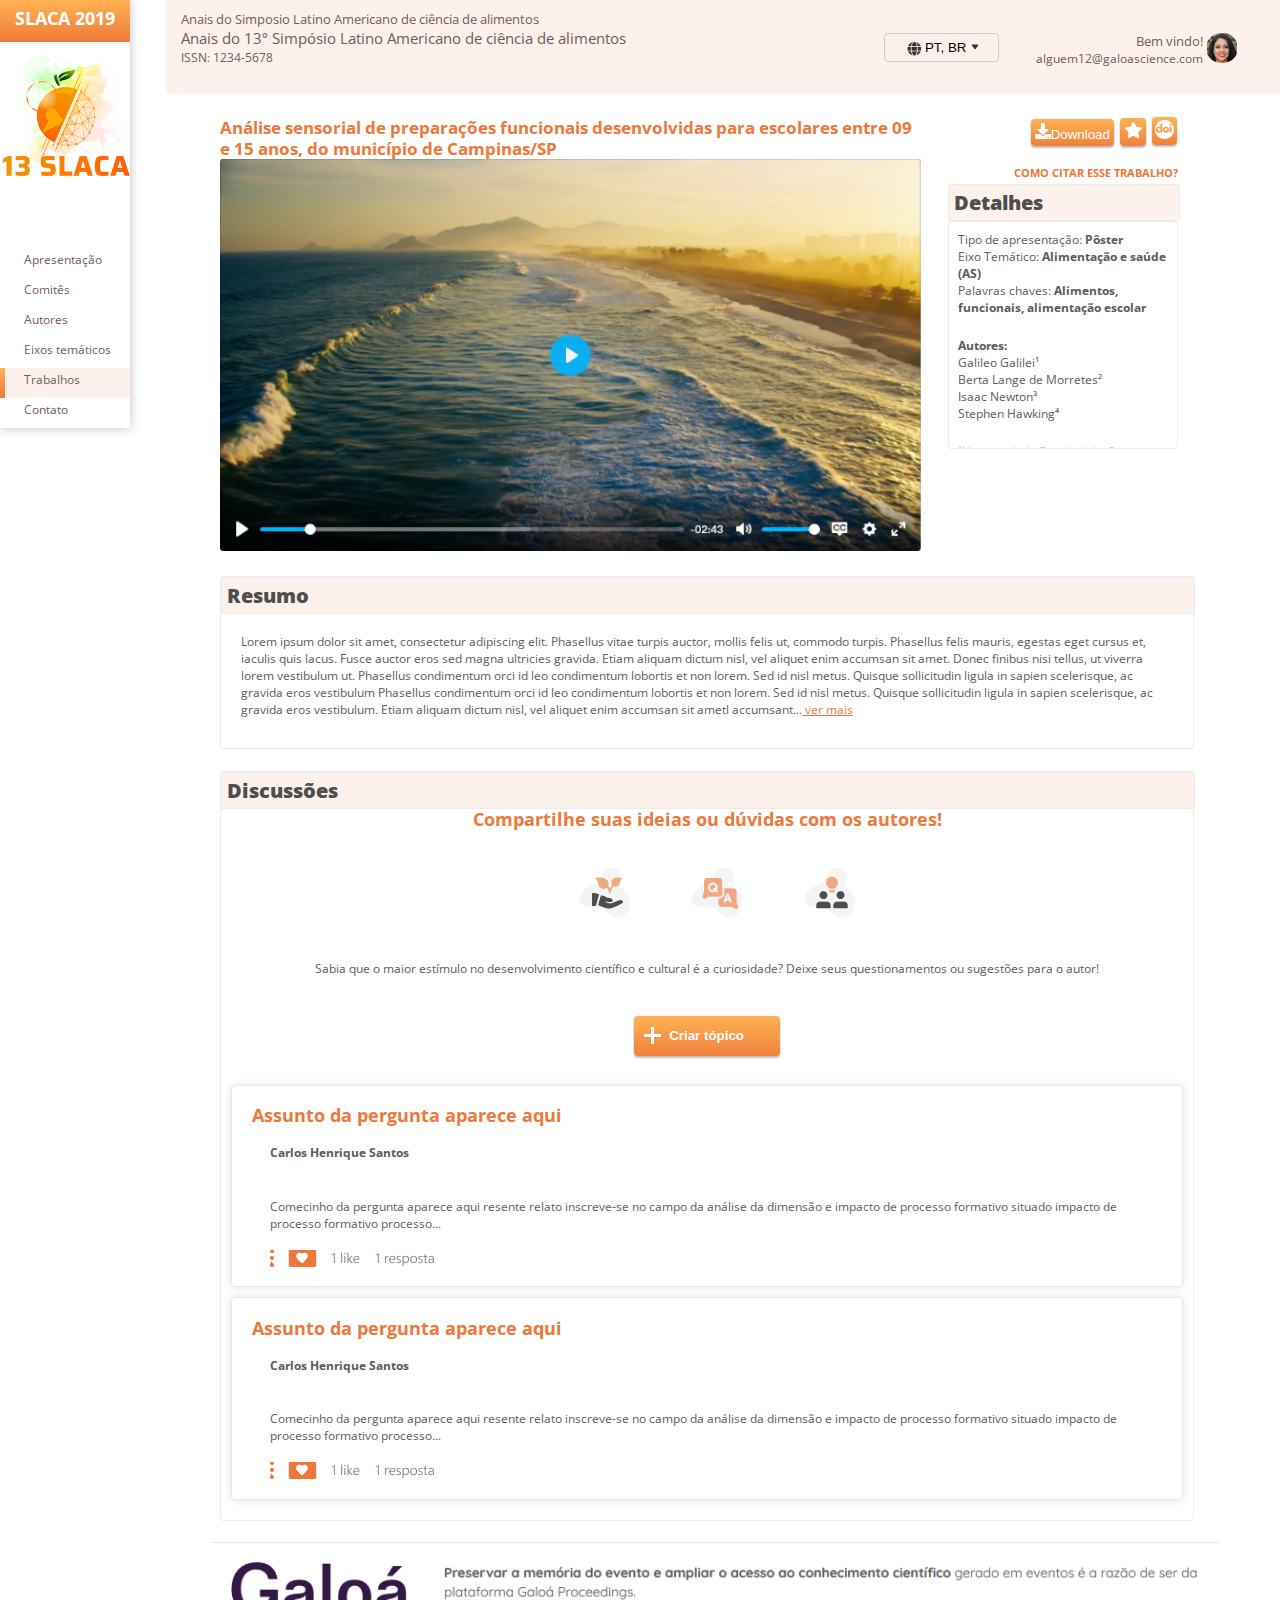
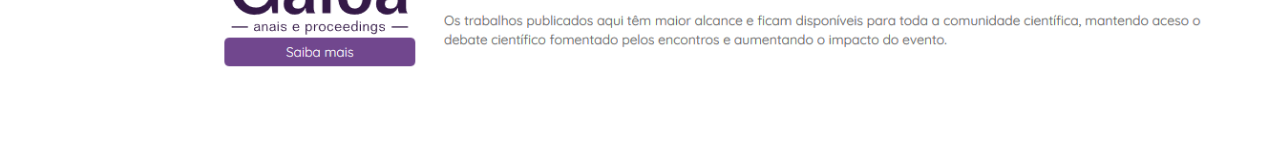
==== index.html @ 765ec2a8 "Adicionando no fim" ====
<!DOCTYPE html>
<html>
<head>

	<meta charset="utf-8">

	<title>2Esse ss</title>

	<meta name="viewport" content="width:device-width, initial-scale=1">
	
	<link rel="stylesheet" type="text/css" href="css/style.css">

</head>

<body>

	<div id="container">

		<div id="principal">

			<div id="header"> <!---Início cabecalho--->
				
				<div id="title">
					<h3>Anais do Simposio Latino Americano de ciência de alimentos</h3>
					<h1>Anais do 13º Simpósio Latino Americano de ciência de alimentos</h1>
					<p>ISSN: 1234-5678</p>
				</div>

				<div id="lang">
					<button name="Idioma" class="dropdown">

						<img src="images/language-image.png" id="world">

						<p>PT, BR</p>

						<img src="images/dropdown.svg" id="arrow">

						<div class="dropdown-content">
							ENG, UK
						</div>
					</button>
				</div>

				<div class="login">
					<img src="images/user.png">	
					<h3>Bem vindo!</h3>
					<p>alguem12@galoascience.com</p>	
				</div>

			</div><!---Fim cabecalho--->


			<div id="content"><!---Início conteudo--->
				
				<div id="part-video"><!---Início part-video--->

					<div id="fake-video"><!---Início fake-video--->
						<h5>
							Análise sensorial de preparações funcionais desenvolvidas para escolares entre 09 e 15 anos, do município de Campinas/SP 
						</h5>

						<img src="images/video.png" class="video">
					</div><!---Fim fake-video--->

					<div id="details"><!---Início details--->
						<div id="details-button"><!---Início details button--->

							<button name="download" id="download"> <img src="images/download.png">Download</button>

							<button name="favorito" id="favorite-button"><img src="images/star.png"></button>

							<button name="doi" id="doi-button"><img src="images/doi.png"></button>

						</div><!---fim details button--->

						<div id="information"> <!---Início information---> 
							<h6>COMO CITAR ESSE TRABALHO?</h6>

							<div class="expo"><h4 class="color">Detalhes</h4></div>
							<div class="information-things">
								<ul>
									<li><p>Tipo de apresentação: <span class="bold">Pôster</span></p></li>
									<li><p>Eixo Temático: <span class="bold">Alimentação e saúde (AS)</span></p></li>
									<li><p>Palavras chaves: <span class="bold">Alimentos, funcionais, alimentação escolar</span></p></li>

									<li class="important">
										<p class="bold">Autores:</p>
										<ul>
											<li><p>Galileo Galilei¹</p></li>
											<li><p>Berta Lange de Morretes²</p></li>
											<li><p>Isaac Newton³</p></li>
											<li><p>Stephen Hawking⁴</p></li>
										</ul>
									</li>

									<li class="referencia">
										<ul>
											<li>¹Universidade Estadual de Campinas </li>
											<li>²Universidade de São Paulo </li>
											<li>³Instituto Nacional de Pesquisas Espaciais</li>
											<li>⁴Universidade Federal do Rio de Janeiro</li>
										</ul>
									</li>
								</ul>
							</div>
						</div><!---Fim information---> 
						
					</div><!---Fim details--->

				</div><!---Fim part-video--->

				<div class="quarter"><!---Início conteudos em si--->
					<div class="format">
						<div class="expo"><h4 class="color">Resumo</h4></div>
						<p> Lorem ipsum dolor sit amet, consectetur adipiscing elit. Phasellus vitae turpis auctor, mollis felis ut, commodo turpis. Phasellus felis mauris, egestas eget cursus et, iaculis quis lacus. Fusce auctor eros sed magna ultricies gravida. Etiam aliquam dictum nisl, vel aliquet enim accumsan sit amet. Donec finibus nisi tellus, ut viverra lorem vestibulum ut.  Phasellus condimentum orci id leo condimentum lobortis et non lorem. Sed id nisl metus. Quisque sollicitudin ligula in sapien scelerisque, ac gravida eros vestibulum Phasellus condimentum orci id leo condimentum lobortis et non lorem. Sed id nisl metus. Quisque sollicitudin ligula in sapien scelerisque, ac gravida eros vestibulum.  Etiam aliquam dictum nisl, vel aliquet enim accumsan sit ametl accumsant...<a href="resumo-exp.html"> ver mais</a></p>
					</div>

					<div class="format">
						<div class="discuss">
							<div class="expo"><h4 class="color">Discussões</h4></div>

							<h5>Compartilhe suas ideias ou dúvidas com os autores!</h5>
							<img src="images/icone1.png">
							<img src="images/icone2.png">
							<img src="images/icone3.png">

							<p>Sabia que o maior estímulo no desenvolvimento científico e cultural é a curiosidade? Deixe seus questionamentos ou sugestões para o autor!</p>

							<div id="create-button">
								<form action="discussao.html">
									<button><p id="create-img">Criar tópico</p></button>
								</form>
							</div>

							<div class="comentario">
								<h5>Assunto da pergunta aparece aqui</h5>
								<p class="bold">Carlos Henrique Santos</p>
								<p>Comecinho da pergunta aparece aqui resente relato inscreve-se no campo da análise da dimensão e impacto de processo formativo situado impacto de processo formativo processo...</p>
								<div class="comment-footer">
									.
								</div>
							</div>

							<div class="comentario">
								<h5>Assunto da pergunta aparece aqui</h5>
								<p class="bold">Carlos Henrique Santos</p>
								<p>Comecinho da pergunta aparece aqui resente relato inscreve-se no campo da análise da dimensão e impacto de processo formativo situado impacto de processo formativo processo...</p>
								<a href="topico-exp.html"><div class="comment-footer">.</div></a>

							</div>
						</div>
					</div>
				</div><!---Fim conteudos--->

				<div id="footer">
					<img src="images/footer.png">
				</div>

			</div><!---Fim conteudo--->
		</div>

		<div id="side-menu"><!---Início menu--->

			<div class="marca"><!---Início marca--->

				<div class="nome-evento">
					<h2>SLACA 2019</h2>
				</div>

				<img src="images/logo.png" class="imagem">

			</div><!---Fim marca--->

			<div id="menu-nav">
				<ul>
					<li><a href="">Apresentação</a></li>
					<li><a href="">Comitês</a></li>
					<li><a href="">Autores</a></li>
					<li><a href="">Eixos temáticos</a></li>
					<li class="mark"><a href="index.html">Trabalhos</a></li>
					<li><a href="">Contato</a></li>
				</ul>
			</div>
		</div><!---Fim menu--->

	</div>


</body>
</html>
---- css/style.css ----
@import url('https://fonts.googleapis.com/css2?family=Open+Sans:wght@300;400;700&display=swap');


*{
	margin: 0px;
	padding: 0px;
}

body{
	width: 100%;
	height: auto;
	font-family: 'Open Sans', sans-serif;
	font-size: 12px;
	color: #5C5C5C;
	max-height: auto;
}

a{
	color: #ED7839;
}

h5{
	font-weight: 700;
	font-size: 150%;
	line-height: 21px;
	color: #ED7839;
}

h6{
	font-size: 116%;
	font-weight: 700;
	line-height: 21px;
	color: #ED7839;
	text-align: right;
}

button{
	cursor: pointer;
}

ul{
	text-decoration: none;
	list-style: none;
}

.bold{
	font-weight: 700;
}

.espaco{
	margin-top: 2%;
}

/*p{
	font-family: 'Quicksand';
	font-style: normal;
	font-weight: 400;
	color: #595959;
}*/


#container{
	height: 100%;
	width: 100%;
	margin: 0 auto;
	min-width: 720px;
}

#principal{
	width: 87%;
	height: 100%;
	float: right;
	min-width: 84%;
}

#header{
	width: 98%;
	height: 6em;
	padding: 1%;
	align-content: left;
	background-color: #FDF1EB;
	color: #725C5C;
	position: static;
	display: flex;
	justify-content: right;
	align-items: right;
}

#title{
	display: inline-block;
	width: 45%;
	height: 68px;
	position: absolute;
	/*cima, direita, baixo, esquerda*/
	margin: 0 40% 0 60%;
	float: left;
	position: absolute;
	min-width: 390px;
}


#title h1, #title h3, #title p{
	position: static;
}

#lang p{
	/*cima, direita, baixo, esquerda*/
	margin: 0 5px 0 0;
}

#header h3{
	font-weight: 400;
	font-size: 105%;
}

#header h1{
	font-weight: 400;
	font-size: 128%;
}

#lang{
	display: inline-block;
	position: static;
	/*cima, direita, baixo, esquerda*/
	margin: 2% 14% 15% 14%;
	float: right;
}

#lang button{
	width: 9%;
	border: 1px solid #CCCCCC;
	padding: 3px;
	border-radius: 4px;
	background: none;
	position: absolute;
	text-align: center;
	display: flex;
	justify-content: center;
	align-items: center;
	white-space: nowrap;
}


#lang button img #world{
	/*cima, direita, baixo, esquerda*/
	margin: 0 0 10px 9px;
}


/*dropdown lang*/
.dropdown{
	position: relative;
	display: inline-block;
}

.dropdown-content{
	display: none;
	position: absolute;
	box-shadow: 0px 8px 16px 0px rgba(0,0,0,0.2);
	padding: 12px 16px;
	z-index: 1;
}

.dropdown:hover .dropdown-content {
	margin-top: 50%;
  display: block;
}
/*fim dropdown*/

.login{
	float: right;
	position: static;
	align-items: right;
	text-align: right;
	margin: 2% 6% 0 0%;
}

.login img{
	border-radius: 20px;
	position: absolute;
	margin-left: 3px;
}

/*------------SIDE MENU------------*/

#side-menu{
	width: 5%;
	height: auto;
	float: left;
	position: absolute;
	min-width: 130px;
	background: #FFFFFF;
	box-shadow: 0px 0px 10px rgba(0, 0, 0, 0.25);
}

.imagem{
	width: 100%;
	height: auto;
}

#menu-nav{
	/*cima, direita, baixo, esquerda*/
	margin: 50px 0 0 0;
}

#menu-nav ul{
	width: 100%;
}

#menu-nav ul li{
	list-style: none;
	height: 25px;
	/*cima, direita, baixo, esquerda*/
	padding: 3px 97px 2px 24px;
}

#menu-nav ul li a{
	text-decoration: none;
	color: #725C5C;
	font-size: 100%;
	position: absolute;
}

.nome-evento{
	height: 3.5em;
	background: linear-gradient(180deg, #FFB354 0%, #EE7A3A 100%);
	color: #fff;
	align-items: center;
	text-align: center;
}

.nome-evento h2{
	padding: 6px;
}

.mark{
	background: url(../images/marcador.png) no-repeat left;
	background-color: #FDF1EB;
}

/*FIM SIDE MENU*/

/*INICIO CONTEUDO*/

#content{
	width: 95%;
	height: auto;
	margin: 2%;
	position: static;
	/*cima, direita, baixo, esquerda*/
	align-items: center;
}

#part-video{
	width: 92%;
	height: 100%;
	position: static;
	margin-left: 3%;
	margin-right: 3%;
	margin-top: 1.5%;
	clear: both;
}


#fake-video /*parte do video*/{
	width: 72%;
	display: inline-block;
}


#fake-video img:hover {
	background-image: url(cover.png);
}

#fake-video h5{
	width: 100%;
	font-size: 140%;
}

.video{
	width: 100%;
	height: auto;
}

/*.cover{
	opacity: 0;
  transition: opacity .2s linear;
  background-color:rgba(0,0,0,.7);
}

.video:hover .cover{
	background: url(video.png);
	opacity: 1;
}*/

#details/*parte detalhes*/{
	width: 18%;
	max-height: 23em;
	display: inline-block;
	position: absolute;
	margin-left: 2.1%;
}

.format{
	width: 92%;
	margin: 2% 3%;
	padding-bottom: 1%;
	border: 1px solid #ECECEC;
	box-sizing: border-box;
	border-radius: 3px;
	clear: both;
}

.format p{
	padding: 2%;
}

#details-button{
	position: static;
	float: right;
}

#download, #favorite-button, #doi-button{
	background: #ED7839;
	border-radius: 4px;
	border: none;
	position: static;
	display: inline-block;
	padding: 4px;
	color: #fff;
}

#doi-button{
	padding: 3px;
}

#information{
	width: 100%;
	margin-top: 20%;
}

.information-things{
	max-height: 200%;
	padding: 4%;
	border: 1px solid #ececec;
	border-radius: 3px;
	position: absolute;
	overflow: hidden;
	overflow-y: scroll;
}

.information-things::-webkit-scrollbar-track {
    background-color: #e7e7e7;
}
.information-things::-webkit-scrollbar {
    width: 6px;
    background: #e7e7e7;
}
.information-things::-webkit-scrollbar-thumb {
    background: #bfbfbf;
}

#information h6{
	font-size: 89%;
	white-space: nowrap;
	position: static;
}


.information-things ul li.important, .referencia{
	margin-top: 10%;
}

.button img{
	padding: 6% 12%;
}

#details button{
	height: auto;
	margin-right: 1.5px;
	margin-left: 1.5px;
	background: linear-gradient(180deg, #FEB254 0%, #F0813D 100%);
	box-shadow: 0px 0px 2px rgba(0, 0, 0, 0.12), 0px 2px 2px rgba(0, 0, 0, 0.24);
	border-radius: 4px;
	border: none;
	color: #fff;
}

.referencia{
	color: #ccc;
}

.discuss{
	text-align: center;
	align-content: center;
}

.discuss img{
	margin-left: 4%;
	margin-right: 2%;
	margin-top: 4%;
	margin-bottom: 2%;
}

#create-button button{
	width: 15%;
	margin: 2%;
	padding: 1%;
	background: linear-gradient(180deg, #FEB254 0%, #F0813D 100%);
	box-shadow: 0px 0px 2px rgba(0, 0, 0, 0.12), 0px 2px 2px rgba(0, 0, 0, 0.24);
	border-radius: 4px;
	border: none;
	color: white;
	font-weight: 700;
	}

#create-button form button p{
	padding-left: 20%;
	white-space: nowrap;
	text-align: right;
}

#create-img{
	background: url(../images/criar.png) no-repeat left center;
	width: 5%;
	height: 5%;
}


#discuss-page{
	height: 12%;
	padding-left: 2%;
	padding-right: 2%;
	text-align: left;
}

#discuss-page textarea, #discuss-page input{
	width: 100%;
	border: 1px solid #ccc;
	border-radius: 5px;
}

#discuss-page input{
	padding-top: 1%;
	padding-bottom: 1%;
	padding-left: 3%;
	width: 97%;
}

#discuss-page textarea{
	width: 98%;
	padding: 1%;
}

#discuss-page label{
	margin: 5%;
}

#text-config{
	width: 100%;
	height: 2em;
	margin-top: -0.8%;
	border: 1px solid #ccc;
	border-radius: 5px;
	background-color: #EAF1F2;
}

#text-config .enviar form{
	float: right;
	position: static;
}

#text-config .enviar form button{
	border: none;
	background:  linear-gradient(180deg, #FEB154 0%, #F1833E 100%);
	border-radius: 0px 0px 4px 0px;
	height: 100%;
	width: 13em;
	padding-top: 0.3em;
	padding-bottom: 0.3em;
	color: #fff;
}

#text-config .bold button, #text-config .italic button{
	display: inline-block;
	background: none;
	border: none;
	padding-right: 3%;
}

#text-config .bold button{
	background: url(../images/bold.png) no-repeat left center;
	width: 5%;
	height: 100%;
	margin-left: 4%;
}

#text-config .italic button{
	top: 20%;
	background: url(../images/italic.png) no-repeat left center;
	width: 5%;
	height: 100%;
}


.color{
	padding: 5px;
	font-style: normal;
	font-weight: 800;
	font-size: 20px;
	line-height: 25px;
	display: flex;
	align-items: center;
	color: #4E4E4E;
}

.expo{
	width: 100%;
	background-color: #FDF1EB;
	border: 1px solid #ECECEC;
	border-radius: 3px 3px 0px 0px;
	font-size: 116%;
}


.quarter{
	position: relative;
	width: 100%;
}

.comentario{
	margin: 1%;
	background: #FFFFFF;
	border: 1px solid #E7E7E7;
	box-shadow: 0px 0px 8px rgba(0, 0, 0, 0.12);
	border-radius: 4px;
	text-align: left;
	padding: 2%;
}

.sobreposto{
	margin: 1%;
	background: rgba(231, 231, 231, 1);
	border: 1px solid #E7E7E7;
	box-shadow: 0px 0px 8px rgba(0, 0, 0, 0.12);
	border-radius: 4px;
	padding: 2%;
}


.comment-footer{
	background: url(../images/card-footer.png) no-repeat left center;
	max-height: 20%;
	margin-left: 2%;
	cursor: pointer;
}


.sup-comment, .sub-comment, .co-comment{
	margin-left: 1%;
	margin-right: 1%;
	padding-left: 3%;
	padding-right: 3%;
	padding-top: 3%;
	border: 1px solid #E7E7E7;
}

.sup-comment, .co-comment{
	background: #F8F8F8;
	display: inline-block;
}

.sup-comment{
	margin-top: -1.5%;
}

.sup-comment h3, .sub-comment h3, .co-comment h3{
	font-size: 100%;
	display: inline-block;
}

.sup-comment h5, .sub-comment h5, .co-comment h5{
	font-size: 102%;
	display: inline-block;
}

.sup-comment img, .co-comment img{
	display: inline-block;
}


.right{
	padding-right: 50px;
	background: url(../images/confirmation-orange.png) no-repeat right;
	float: right;
	display: inline-block;
	text-align: center;
}

.sub-comment{

}

#footer{
	position: static;
	clear: both;
}

#footer img{
	margin-left: 2%;
	width: 98%;
}
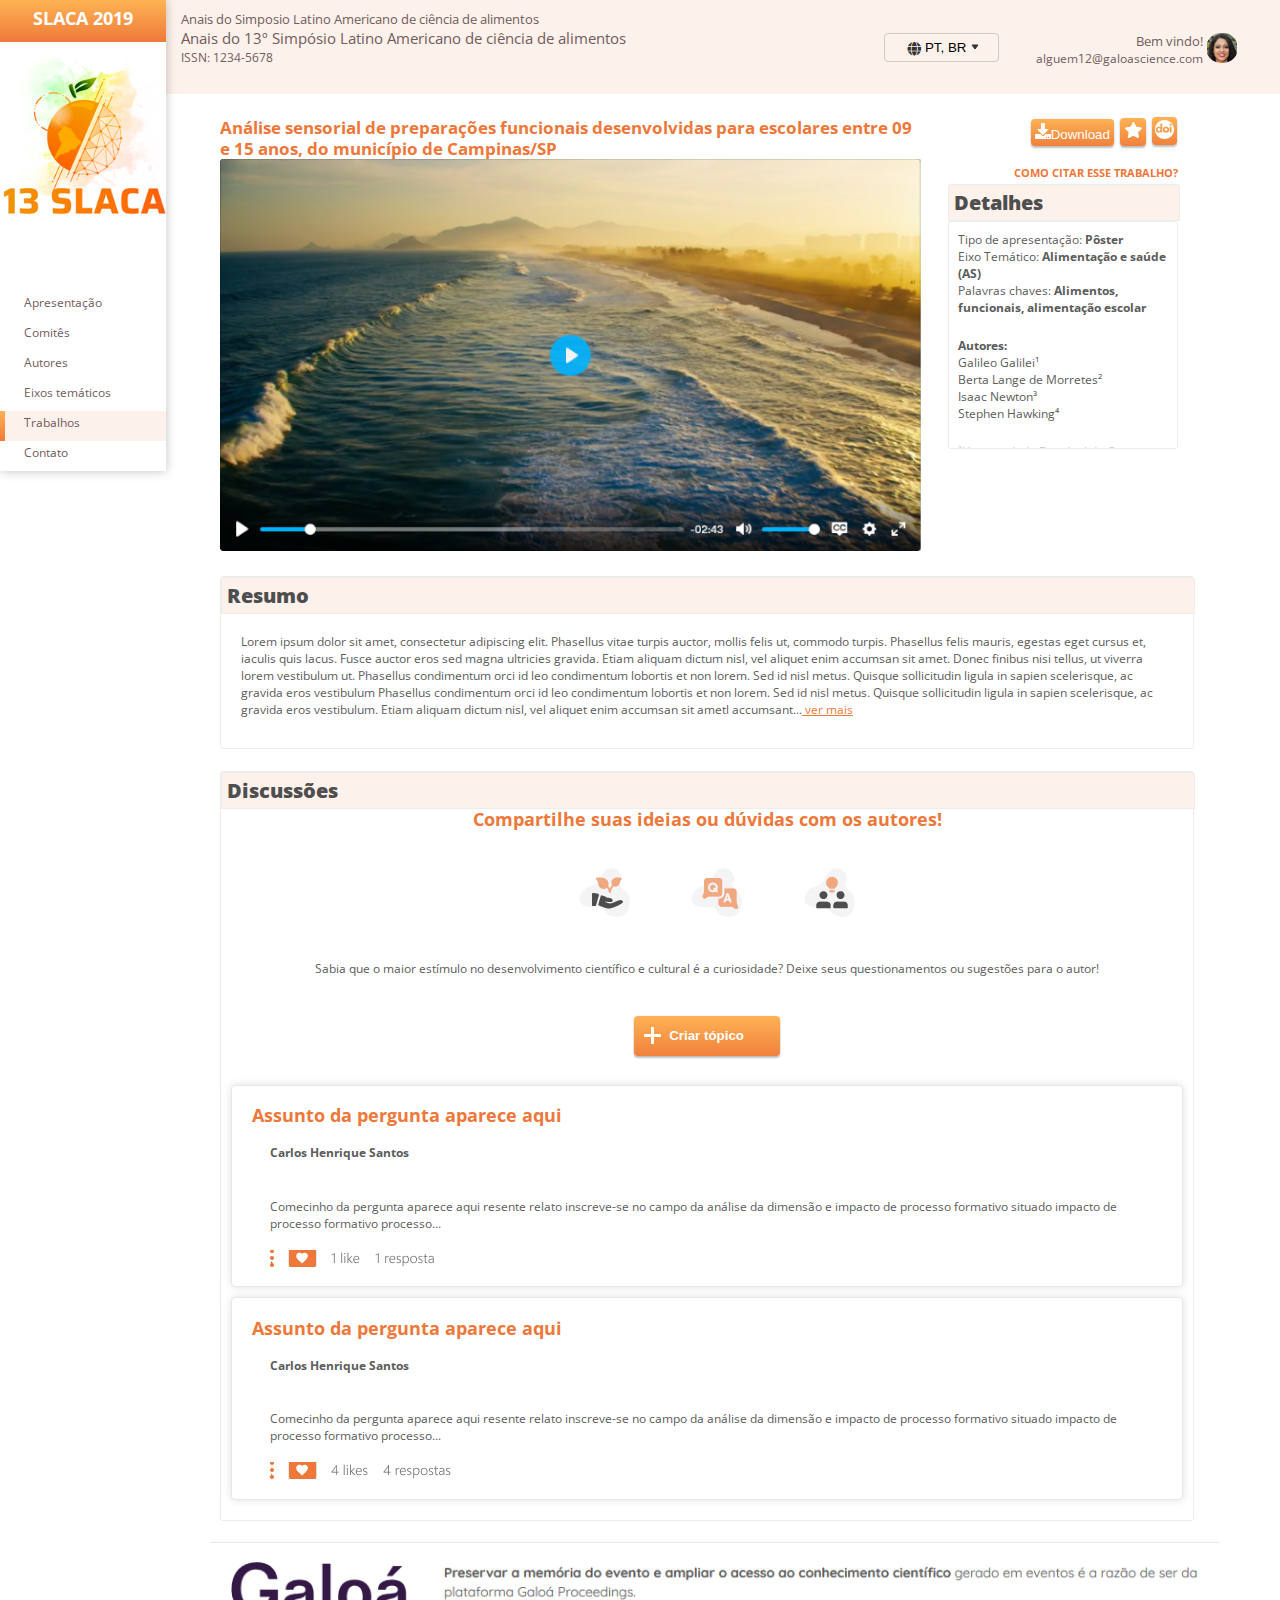
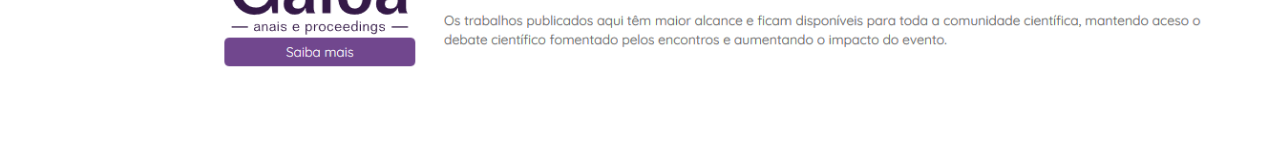
==== commit 399787cf: "Agora sim!" ====
--- a/index.html
+++ b/index.html
@@ -4,7 +4,7 @@
 
 	<meta charset="utf-8">
 
-	<title>2Esse ss</title>
+	<title>SLACA 2019 - 13º Simpósio Latino Americano de ciência de alimentos</title>
 
 	<meta name="viewport" content="width:device-width, initial-scale=1">
 	
@@ -127,7 +127,7 @@
 							<p>Sabia que o maior estímulo no desenvolvimento científico e cultural é a curiosidade? Deixe seus questionamentos ou sugestões para o autor!</p>
 
 							<div id="create-button">
-								<form action="discussao.html">
+								<form action="criar-topico.html">
 									<button><p id="create-img">Criar tópico</p></button>
 								</form>
 							</div>
@@ -145,7 +145,7 @@
 								<h5>Assunto da pergunta aparece aqui</h5>
 								<p class="bold">Carlos Henrique Santos</p>
 								<p>Comecinho da pergunta aparece aqui resente relato inscreve-se no campo da análise da dimensão e impacto de processo formativo situado impacto de processo formativo processo...</p>
-								<a href="topico-exp.html"><div class="comment-footer">.</div></a>
+								<a href="topico-exp.html"><div class="comment-footer2">.</div></a>
 
 							</div>
 						</div>
--- a/css/style.css
+++ b/css/style.css
@@ -184,7 +184,7 @@
 /*------------SIDE MENU------------*/
 
 #side-menu{
-	width: 5%;
+	width: 13%;
 	height: auto;
 	float: left;
 	position: absolute;
@@ -555,6 +555,12 @@
 	cursor: pointer;
 }
 
+.comment-footer2{
+	background: url(../images/card-footer2.png) no-repeat left center;
+	max-height: 20%;
+	margin-left: 2%;
+	cursor: pointer;
+}
 
 .sup-comment, .sub-comment, .co-comment{
 	margin-left: 1%;
@@ -562,6 +568,7 @@
 	padding-left: 3%;
 	padding-right: 3%;
 	padding-top: 3%;
+	text-align: left;
 	border: 1px solid #E7E7E7;
 }
 
@@ -588,6 +595,9 @@
 	display: inline-block;
 }
 
+.user-information{
+
+}
 
 .right{
 	padding-right: 50px;
@@ -597,10 +607,6 @@
 	text-align: center;
 }
 
-.sub-comment{
-
-}
-
 #footer{
 	position: static;
 	clear: both;
